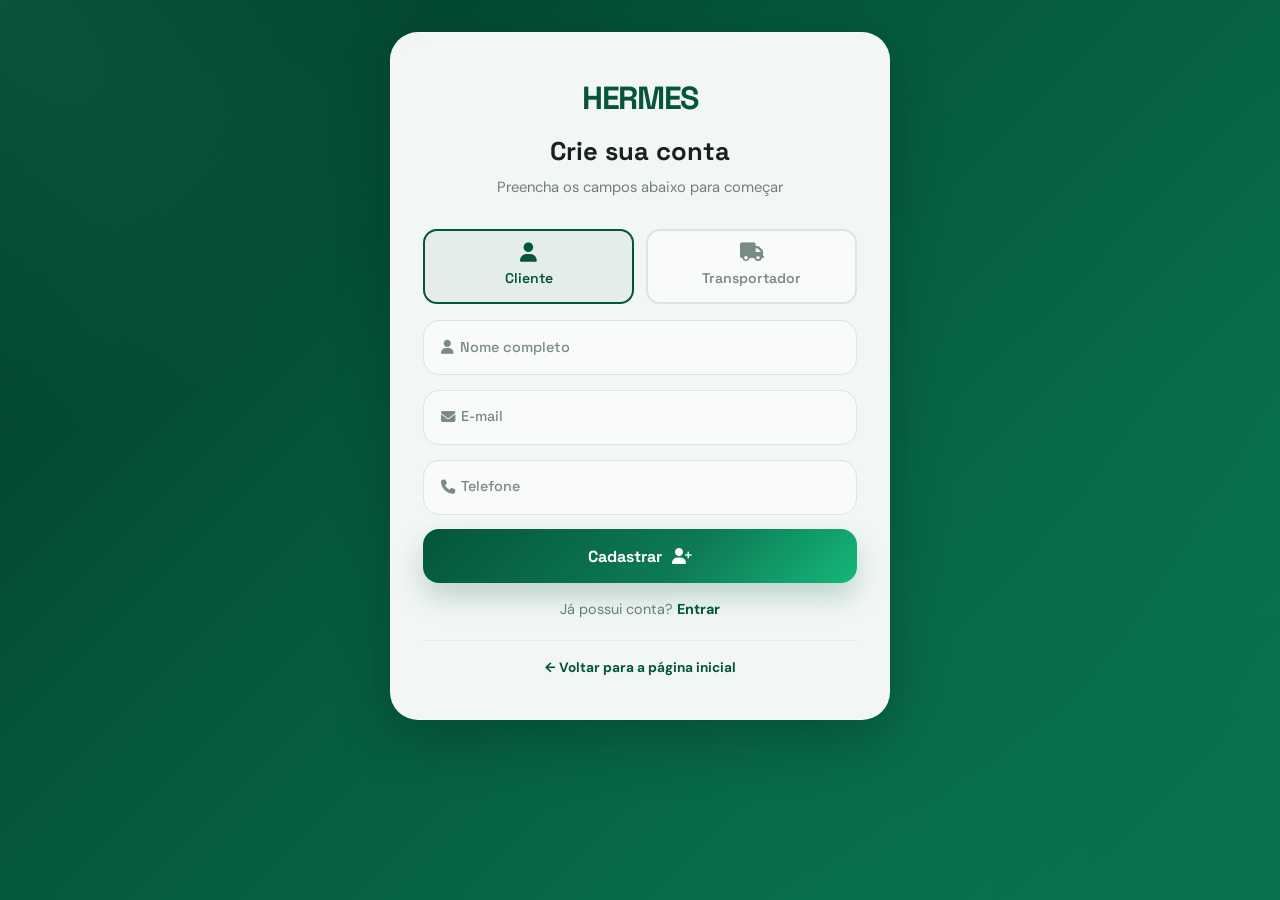
==== src/main/resources/static/pages/cadastro.html @ 8cc81da9 "Inserção de front-end" ====
<!DOCTYPE html>
<html lang="pt-BR">
<head>
<meta charset="UTF-8">
<meta name="viewport" content="width=device-width, initial-scale=1.0">
<title>Hermes – Criar Conta</title>
<link rel="stylesheet" href="../css/styles.css">
<link rel="stylesheet" href="https://cdnjs.cloudflare.com/ajax/libs/font-awesome/6.5.0/css/all.min.css">
<style>
body {
    background:
        radial-gradient(circle at top left, rgba(52,211,153,0.18), transparent 28%),
        radial-gradient(circle at bottom right, rgba(4,85,58,0.24), transparent 34%),
        linear-gradient(135deg, #033726 0%, #04553a 35%, #0b7b55 100%);
    min-height: 100vh;
    display: flex; align-items: flex-start; justify-content: center;
    padding: 2rem 1rem;
}
.login-container { width: 100%; max-width: 500px; animation: slideUp 0.8s cubic-bezier(0.22,1,0.36,1); }
.login-card {
    background: rgba(255,255,255,0.95); backdrop-filter: blur(20px);
    border-radius: 28px; padding: 2.5rem 2rem;
    box-shadow: 0 24px 60px rgba(0,0,0,0.18), 0 8px 24px rgba(4,85,58,0.14);
    border: 1px solid rgba(255,255,255,0.35);
}
.login-header { text-align: center; margin-bottom: 1.8rem; }
.login-logo { font-size: 2rem; font-weight: 800; color: var(--primary); letter-spacing: -0.04em; margin-bottom: 0.4rem; }
.login-title { font-size: 1.6rem; font-weight: 800; color: #17211d; }
.login-subtitle { color: #6e7f78; font-size: 0.92rem; font-family: 'DM Sans', sans-serif; margin-top: 0.3rem; }
.login-form { display: flex; flex-direction: column; gap: 0.9rem; }
.form-floating { position: relative; }
.form-floating input, .form-floating select {
    width: 100%; padding: 1.5rem 1rem 0.65rem 1.1rem;
    border: 1.5px solid #dce5e1; border-radius: 16px;
    background: #f9fbfa; font-family: 'Space Grotesk', sans-serif;
    font-size: 0.95rem; font-weight: 600; color: #18201d; outline: none;
    transition: var(--transition); appearance: none;
}
.form-floating input:focus, .form-floating select:focus {
    border-color: var(--primary); background: #fff;
    box-shadow: 0 0 0 4px rgba(4,85,58,0.1);
}
.form-floating label {
    position: absolute; top: 50%; left: 1.1rem; transform: translateY(-50%);
    display: flex; align-items: center; gap: 0.4rem;
    color: #7a8a84; font-size: 0.9rem; font-weight: 500;
    pointer-events: none; transition: all 0.22s ease;
}
.form-floating input:focus ~ label,
.form-floating input:not(:placeholder-shown) ~ label,
.form-floating select:focus ~ label,
.form-floating select.has-value ~ label {
    top: 0.7rem; transform: translateY(0); font-size: 0.72rem; font-weight: 700; color: var(--primary);
}
.tipo-group { display: flex; gap: 0.75rem; }
.tipo-opt {
    flex: 1; padding: 0.8rem 1rem; border: 2px solid #dce5e1; border-radius: 14px;
    cursor: pointer; text-align: center; font-weight: 600; font-size: 0.88rem; color: #7a8a84;
    transition: var(--transition); background: #f9fbfa;
}
.tipo-opt.active { border-color: var(--primary); background: rgba(4,85,58,0.06); color: var(--primary); }
.tipo-opt i { display: block; font-size: 1.2rem; margin-bottom: 0.25rem; }
.btn-cadastro {
    width: 100%; min-height: 54px; border: none; border-radius: 16px; cursor: pointer;
    background: linear-gradient(135deg, #04553a 0%, #0d7a55 60%, #14b87a 100%);
    color: #fff; font-family: 'Space Grotesk', sans-serif; font-size: 1rem; font-weight: 700;
    box-shadow: 0 14px 28px rgba(4,85,58,0.22);
    transition: var(--transition); position: relative; overflow: hidden;
    display: flex; align-items: center; justify-content: center; gap: 0.6rem;
}
.btn-cadastro:hover { transform: translateY(-2px); }
.btn-cadastro:disabled { opacity: 0.7; transform: none; }
.btn-shine { position: absolute; inset: 0; background: linear-gradient(110deg, transparent 20%, rgba(255,255,255,0.25) 45%, transparent 70%); transform: translateX(-120%); transition: transform 0.7s; }
.btn-cadastro:hover .btn-shine { transform: translateX(120%); }
.register-note { text-align: center; color: #6f7f78; font-size: 0.9rem; font-family: 'DM Sans', sans-serif; }
.register-note a { color: var(--primary); font-weight: 700; text-decoration: none; }
.login-footer { margin-top: 1.2rem; padding-top: 1rem; border-top: 1px solid #e8efeb; text-align: center; font-size: 0.85rem; color: #72817b; font-family: 'DM Sans', sans-serif; }
.login-footer a { color: var(--primary); text-decoration: none; font-weight: 700; }
#alertBox { margin-bottom: 0.8rem; }
.flex-row { display: flex; gap: 0.75rem; }
.flex-row > .form-floating { flex: 1; }
</style>
</head>
<body>
<div class="login-container">
  <div class="login-card">
    <div class="login-header">
      <div class="login-logo">HERMES</div>
      <h1 class="login-title">Crie sua conta</h1>
      <p class="login-subtitle">Preencha os campos abaixo para começar</p>
    </div>

    <div id="alertBox"></div>

    <!-- Tipo -->
    <div class="tipo-group" style="margin-bottom:1rem;">
      <div class="tipo-opt active" id="tipo-cliente" onclick="setTipo('CLIENTE')">
        <i class="fas fa-user"></i> Cliente
      </div>
      <div class="tipo-opt" id="tipo-transportador" onclick="setTipo('TRANSPORTADOR')">
        <i class="fas fa-truck"></i> Transportador
      </div>
    </div>

    <form class="login-form" id="cadastroForm" onsubmit="doCadastro(event)">
      <div class="form-floating">
        <input type="text" id="nome" placeholder=" " required>
        <label><i class="fas fa-user"></i> Nome completo</label>
      </div>
      <div class="form-floating">
        <input type="email" id="email" placeholder=" " required>
        <label><i class="fas fa-envelope"></i> E-mail</label>
      </div>
      <div class="form-floating">
        <input type="text" id="telefone" placeholder=" " oninput="mascaraTel(this)">
        <label><i class="fas fa-phone"></i> Telefone</label>
      </div>

      <button type="submit" class="btn-cadastro" id="cadastroBtn">
        <span id="cadastroBtnText">Cadastrar</span>
        <i class="fas fa-user-plus"></i>
        <div class="btn-shine"></div>
      </button>

      <p class="register-note">Já possui conta? <a href="login.html">Entrar</a></p>
    </form>

    <div class="login-footer">
      <a href="../index.html">← Voltar para a página inicial</a>
    </div>
  </div>
</div>

<script src="../js/app.js"></script>
<script>
let tipoSelecionado = 'CLIENTE';

function setTipo(t) {
    tipoSelecionado = t;
    document.getElementById('tipo-cliente').classList.toggle('active', t === 'CLIENTE');
    document.getElementById('tipo-transportador').classList.toggle('active', t === 'TRANSPORTADOR');
}

function mascaraTel(el) {
    let v = el.value.replace(/\D/g,'');
    if (v.length <= 10) v = v.replace(/(\d{2})(\d{4})(\d{0,4})/,'($1) $2-$3');
    else v = v.replace(/(\d{2})(\d{5})(\d{0,4})/,'($1) $2-$3');
    el.value = v.trim().replace(/-$/,'');
}

async function doCadastro(e) {
    e.preventDefault();
    const alertBox = document.getElementById('alertBox');
    const btn      = document.getElementById('cadastroBtn');
    const nome     = document.getElementById('nome').value.trim();
    const email    = document.getElementById('email').value.trim();
    const telefone = document.getElementById('telefone').value.trim();

    if (!nome || !email) return showAlert(alertBox, 'Nome e e-mail são obrigatórios.', 'error');

    btn.disabled = true;
    document.getElementById('cadastroBtnText').textContent = 'Cadastrando...';

    try {
        const endpoint = tipoSelecionado === 'CLIENTE' ? '/clientes' : '/transportadores';
        const user = await apiFetch(endpoint, {
            method: 'POST',
            body: JSON.stringify({ nome, email, telefone })
        });

        Auth.save({ id: user.id, nome: user.nome, email: user.email, role: tipoSelecionado });
        showAlert(alertBox, 'Cadastro realizado com sucesso! Redirecionando...', 'success');

        setTimeout(() => {
            location.href = tipoSelecionado === 'CLIENTE' ? 'solicitar-frete.html' : 'fretes-disponiveis.html';
        }, 1200);

    } catch (err) {
        showAlert(alertBox, err.message, 'error');
        btn.disabled = false;
        document.getElementById('cadastroBtnText').textContent = 'Cadastrar';
    }
}
</script>
</body>
</html>
---- src/main/resources/static/css/styles.css ----
@import url('https://fonts.googleapis.com/css2?family=Space+Grotesk:wght@300..700&display=swap');
@import url('https://fonts.googleapis.com/css2?family=DM+Sans:ital,opsz,wght@0,9..40,100..1000;1,9..40,100..1000&display=swap');

:root {
    --primary: #04553a;
    --primary-dark: #03412c;
    --primary-light: #08875c;
    --secondary: #ffffff;
    --accent: #10b981;
    --accent-light: #34d399;
    --dark: #1f2937;
    --light: #f8fafc;
    --gray: #6b7280;
    --gray-light: #f3f4f6;
    --success: #10b981;
    --warning: #f59e0b;
    --error: #ef4444;

    --shadow-sm: 0 1px 2px 0 rgb(0 0 0 / 0.05);
    --shadow: 0 4px 6px -1px rgb(0 0 0 / 0.1);
    --shadow-md: 0 6px 12px -2px rgb(0 0 0 / 0.1);
    --shadow-lg: 0 10px 15px -3px rgb(0 0 0 / 0.1);
    --shadow-xl: 0 20px 25px -5px rgb(0 0 0 / 0.1);

    --border-radius: 12px;
    --border-radius-lg: 16px;
    --border-radius-xl: 20px;

    --transition: all 0.3s cubic-bezier(0.4, 0, 0.2, 1);
}

* { margin: 0; padding: 0; box-sizing: border-box; }

body {
    font-family: 'Space Grotesk', -apple-system, sans-serif;
    line-height: 1.6;
    color: var(--primary);
    background: var(--light);
    min-height: 100vh;
}

/* ── NAVBAR ── */
.navbar {
    position: fixed; top: 0; left: 0; width: 100%;
    background: rgba(248,250,252,0.85);
    backdrop-filter: blur(14px);
    z-index: 1000; padding: 0.9rem 0;
    border-bottom: 1px solid rgba(4,85,58,0.08);
}
.nav-container {
    max-width: 1280px; margin: 0 auto;
    padding: 0 1.5rem;
    display: flex; align-items: center; justify-content: space-between; gap: 1.5rem;
}
.nav-logo {
    display: flex; align-items: center; gap: 0.5rem;
    text-decoration: none; color: var(--primary);
    font-size: 1.4rem; font-weight: 800; letter-spacing: -0.03em;
}
.nav-logo-brand { width: 80px; margin: -20px -10px; }
.nav-menu {
    display: flex; align-items: center; gap: 2rem;
    background: rgba(230,235,232,0.72);
    padding: 0.8rem 1.4rem; border-radius: 999px;
}
.nav-link {
    text-decoration: none; color: #708077;
    font-size: 0.95rem; font-weight: 600; transition: var(--transition);
}
.nav-link:hover { color: var(--primary); }
.nav-actions { display: flex; align-items: center; gap: 1rem; }
.btn-nav-join {
    text-decoration: none; color: #5e6d66;
    font-size: 0.95rem; font-weight: 600; transition: var(--transition);
}
.btn-nav-join:hover { color: var(--primary); }
.btn-nav {
    background: linear-gradient(135deg, #2d9b63, #228b57);
    color: #fff; padding: 0.75rem 1.3rem;
    border-radius: 999px; text-decoration: none;
    font-size: 0.95rem; font-weight: 700;
    box-shadow: 0 8px 20px rgba(4,85,58,0.18);
    transition: var(--transition);
}
.btn-nav:hover { transform: translateY(-1px); color: #fff; }

/* dropdown usuário */
.nav-user { position: relative; }
.nav-user-btn {
    display: flex; align-items: center; gap: 0.6rem;
    background: rgba(230,235,232,0.72); border: none;
    padding: 0.5rem 1rem 0.5rem 0.6rem;
    border-radius: 999px; cursor: pointer;
    font-family: 'Space Grotesk', sans-serif;
    font-size: 0.92rem; font-weight: 600; color: #708077;
    transition: var(--transition);
}
.nav-user-btn:hover { background: rgba(210,220,215,0.9); }
.nav-user-btn i { font-size: 1.6rem; color: var(--primary); }
.nav-chevron { font-size: 0.75rem !important; transition: transform 0.25s; }
.nav-chevron.open { transform: rotate(180deg); }
.nav-dropdown {
    position: absolute; top: calc(100% + 8px); right: 0;
    background: #fff; border-radius: 14px;
    box-shadow: 0 12px 30px rgba(0,0,0,0.12);
    min-width: 180px; overflow: hidden;
    animation: fadeDown 0.2s ease;
}
@keyframes fadeDown { from { opacity: 0; transform: translateY(-8px); } to { opacity: 1; transform: translateY(0); } }
.nav-dropdown a {
    display: flex; align-items: center; gap: 0.6rem;
    padding: 0.75rem 1rem; text-decoration: none;
    color: #333; font-size: 0.9rem; transition: background 0.2s;
}
.nav-dropdown a:hover { background: #f5f5f5; }
.nav-dropdown .divider { height: 1px; background: #e8e8e8; }
.nav-dropdown .logout { color: #dc3545 !important; }

/* ── BUTTONS ── */
.btn {
    display: inline-flex; align-items: center; gap: 0.5rem;
    padding: 0.75rem 1.5rem; border: none;
    border-radius: var(--border-radius);
    font-family: 'Space Grotesk', sans-serif;
    font-size: 1rem; font-weight: 600;
    text-decoration: none; cursor: pointer;
    transition: var(--transition); position: relative; overflow: hidden;
}
.btn::before {
    content: ''; position: absolute;
    top: 0; left: -100%; width: 100%; height: 100%;
    background: linear-gradient(90deg, transparent, rgba(255,255,255,0.2), transparent);
    transition: left 0.5s;
}
.btn:hover::before { left: 100%; }
.btn-primary { background: var(--primary); color: #fff; border: 1px solid transparent; }
.btn-primary:hover { background: var(--primary-dark); transform: translateY(-2px); box-shadow: var(--shadow-lg); }
.btn-secondary { background: #fff; color: var(--primary); border: 1px solid rgba(4,85,58,0.2); }
.btn-secondary:hover { background: var(--primary); color: #fff; transform: translateY(-2px); }
.btn-accent {
    background: linear-gradient(135deg, #2d9b63, #228b57);
    color: #fff; box-shadow: 0 10px 22px rgba(4,85,58,0.18);
}
.btn-accent:hover { transform: translateY(-2px); color: #fff; }
.btn-danger { background: #ef4444; color: #fff; }
.btn-danger:hover { background: #dc2626; transform: translateY(-2px); }
.btn-sm { padding: 0.45rem 0.9rem; font-size: 0.85rem; }
.btn-large { padding: 1rem 2rem; font-size: 1.05rem; }
.btn:disabled { opacity: 0.6; cursor: not-allowed; transform: none !important; }

/* ── FORM ELEMENTS ── */
.form-group { display: flex; flex-direction: column; gap: 0.4rem; margin-bottom: 1rem; }
.form-group label { font-size: 0.875rem; font-weight: 600; color: var(--primary); }
.form-group input,
.form-group select,
.form-group textarea {
    padding: 0.75rem 1rem; border: 1.5px solid #dce5e1;
    border-radius: var(--border-radius); background: #f9fbfa;
    font-family: 'Space Grotesk', sans-serif; font-size: 0.95rem;
    color: #18201d; outline: none; transition: var(--transition); width: 100%;
}
.form-group input:focus,
.form-group select:focus,
.form-group textarea:focus {
    border-color: var(--primary);
    background: #fff;
    box-shadow: 0 0 0 4px rgba(4,85,58,0.1);
}
.form-row { display: grid; grid-template-columns: 1fr 1fr; gap: 1rem; }

/* ── STATUS BADGE ── */
.badge {
    display: inline-flex; align-items: center; justify-content: center;
    padding: 0.3rem 0.8rem; border-radius: 999px;
    font-size: 0.78rem; font-weight: 700; text-transform: uppercase; letter-spacing: 0.04em;
}
.badge-pendente    { background: rgba(245,158,11,0.12); color: #b45309; }
.badge-aceito      { background: rgba(16,185,129,0.12); color: #047857; }
.badge-agendado    { background: rgba(59,130,246,0.12); color: #1d4ed8; }
.badge-em_transito { background: rgba(139,92,246,0.12); color: #6d28d9; }
.badge-concluido   { background: rgba(16,185,129,0.15); color: #065f46; }
.badge-cancelado   { background: rgba(239,68,68,0.12); color: #b91c1c; }

/* ── ALERT ── */
.alert {
    display: flex; align-items: center; gap: 0.7rem;
    padding: 0.9rem 1rem; border-radius: 14px;
    font-weight: 600; margin-bottom: 1rem; animation: fadeUp 0.3s ease;
}
.alert-success { background: #ecfdf3; border: 1px solid #a6f4c5; color: #027a48; }
.alert-error   { background: #fef3f2; border: 1px solid #fecdca; color: #b42318; }
.alert-info    { background: #eff6ff; border: 1px solid #bfdbfe; color: #1e40af; }

/* ── CARD ── */
.card {
    background: #fff; border-radius: var(--border-radius-lg);
    box-shadow: var(--shadow-lg);
    border: 1px solid rgba(4,85,58,0.06);
    transition: var(--transition);
}
.card:hover { transform: translateY(-4px); box-shadow: var(--shadow-xl); }

/* ── FOOTER ── */
.footer {
    background: var(--primary-dark);
    color: rgba(255,255,255,0.85);
    padding: 3rem 0 1.5rem;
    margin-top: 5rem;
}
.footer-content { max-width: 1280px; margin: 0 auto; padding: 0 1.5rem; }
.footer-main {
    display: grid;
    grid-template-columns: 2fr 1fr 1fr 1.5fr;
    gap: 3rem; margin-bottom: 2.5rem;
}
.footer-brand .nav-logo { color: #fff; margin-bottom: 1rem; display: inline-flex; }
.footer-brand .nav-logo-brand { filter: brightness(10); }
.footer-description { font-family: 'DM Sans', sans-serif; font-size: 0.9rem; color: rgba(255,255,255,0.6); line-height: 1.7; }
.footer-social { display: flex; gap: 0.75rem; margin-top: 1.25rem; }
.social-link {
    width: 36px; height: 36px; border-radius: 10px;
    background: rgba(255,255,255,0.1); color: rgba(255,255,255,0.7);
    display: flex; align-items: center; justify-content: center;
    text-decoration: none; font-size: 0.85rem; transition: var(--transition);
}
.social-link:hover { background: var(--accent); color: #fff; }
.footer-column h3 { font-size: 0.9rem; font-weight: 700; text-transform: uppercase; letter-spacing: 0.06em; color: rgba(255,255,255,0.5); margin-bottom: 1rem; }
.footer-links { list-style: none; display: flex; flex-direction: column; gap: 0.6rem; }
.footer-links a { text-decoration: none; color: rgba(255,255,255,0.7); font-size: 0.9rem; transition: color 0.2s; display: flex; align-items: center; gap: 0.4rem; }
.footer-links a i { font-size: 0.65rem; }
.footer-links a:hover { color: var(--accent); }
.footer-contact { list-style: none; display: flex; flex-direction: column; gap: 0.8rem; }
.contact-item { display: flex; align-items: flex-start; gap: 0.7rem; }
.contact-item > i { color: var(--accent); margin-top: 2px; font-size: 0.9rem; }
.contact-info { display: flex; flex-direction: column; }
.contact-label { font-size: 0.75rem; color: rgba(255,255,255,0.5); text-transform: uppercase; letter-spacing: 0.04em; }
.contact-value { font-size: 0.88rem; color: rgba(255,255,255,0.8); }
.footer-bottom {
    border-top: 1px solid rgba(255,255,255,0.1);
    padding-top: 1.25rem;
    display: flex; align-items: center; justify-content: space-between;
    flex-wrap: wrap; gap: 1rem;
}
.footer-copyright p { font-size: 0.85rem; color: rgba(255,255,255,0.4); }
.footer-legal { display: flex; gap: 1.5rem; }
.footer-legal a { text-decoration: none; color: rgba(255,255,255,0.4); font-size: 0.8rem; transition: color 0.2s; }
.footer-legal a:hover { color: var(--accent); }

/* ── MODAL ── */
.modal-overlay {
    position: fixed; inset: 0; background: rgba(0,0,0,0.5);
    display: flex; align-items: center; justify-content: center;
    z-index: 2000; backdrop-filter: blur(4px);
    animation: fadeIn 0.2s ease;
}
.modal-box {
    background: #fff; border-radius: var(--border-radius-xl);
    padding: 2rem; width: 90%; max-width: 500px;
    max-height: 90vh; overflow-y: auto;
    animation: slideUp 0.3s ease;
}
.modal-header { display: flex; align-items: center; justify-content: space-between; margin-bottom: 1.5rem; }
.modal-header h2 { font-size: 1.3rem; font-weight: 700; color: var(--primary); }
.modal-close { background: none; border: none; font-size: 1.4rem; cursor: pointer; color: var(--gray); padding: 0.25rem; }
.modal-close:hover { color: var(--primary); }

/* ── LOADING SPINNER ── */
.spinner {
    width: 20px; height: 20px; border-radius: 50%;
    border: 2px solid rgba(4,85,58,0.2);
    border-top-color: var(--primary);
    animation: spin 0.8s linear infinite; display: inline-block;
}

/* ── SECTION LAYOUT ── */
.section-page {
    max-width: 1280px; margin: 0 auto;
    padding: 7rem 1.5rem 3rem;
}
.section-header { margin-bottom: 2.5rem; }
.section-header h1 { font-size: 2.2rem; font-weight: 800; color: var(--primary); margin-bottom: 0.5rem; }
.section-header p { font-family: 'DM Sans', sans-serif; color: var(--gray); font-size: 1.05rem; }

/* ── TABLE ── */
.table-wrapper { overflow-x: auto; border-radius: var(--border-radius-lg); }
table { width: 100%; border-collapse: collapse; }
thead th {
    background: #f3f4f6; padding: 0.9rem 1rem;
    text-align: left; font-size: 0.8rem;
    font-weight: 700; text-transform: uppercase;
    letter-spacing: 0.05em; color: var(--gray);
    border-bottom: 1px solid #e5e7eb;
}
tbody td {
    padding: 1rem; border-bottom: 1px solid #f3f4f6;
    font-size: 0.9rem; color: #374151;
    vertical-align: middle;
}
tbody tr:last-child td { border-bottom: none; }
tbody tr:hover { background: #f9fafb; }

/* ── ANIMATIONS ── */
@keyframes fadeIn   { from { opacity: 0; } to { opacity: 1; } }
@keyframes fadeUp   { from { opacity: 0; transform: translateY(20px); } to { opacity: 1; transform: translateY(0); } }
@keyframes slideUp  { from { opacity: 0; transform: translateY(30px) scale(0.98); } to { opacity: 1; transform: translateY(0) scale(1); } }
@keyframes spin     { to { transform: rotate(360deg); } }
.animate-fade-in    { animation: fadeUp 0.8s ease-out both; }
.animate-delay-1    { animation-delay: 0.1s; }
.animate-delay-2    { animation-delay: 0.2s; }

/* ── RESPONSIVE ── */
@media (max-width: 900px) {
    .nav-menu { display: none; }
    .footer-main { grid-template-columns: 1fr 1fr; gap: 2rem; }
    .form-row { grid-template-columns: 1fr; }
}
@media (max-width: 640px) {
    .section-page { padding: 6rem 1rem 2rem; }
    .footer-main { grid-template-columns: 1fr; }
    .footer-bottom { flex-direction: column; text-align: center; }
}
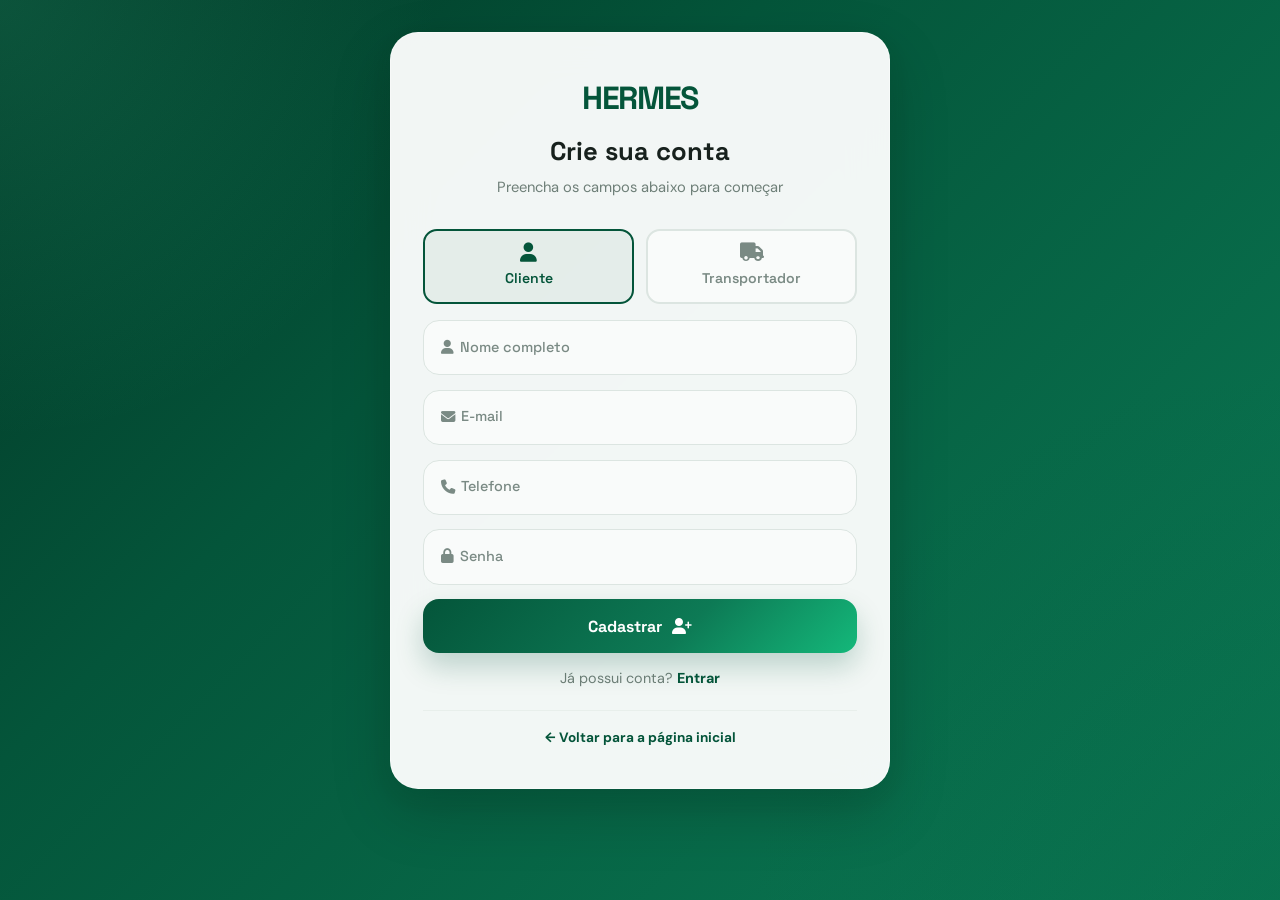
==== commit 87a85491: "Login , Avaliacao e Categoria Carga" ====
--- a/src/main/resources/static/pages/cadastro.html
+++ b/src/main/resources/static/pages/cadastro.html
@@ -115,7 +115,10 @@
         <input type="text" id="telefone" placeholder=" " oninput="mascaraTel(this)">
         <label><i class="fas fa-phone"></i> Telefone</label>
       </div>
-
+        <div class="form-floating">
+            <input type="password" id="senha" placeholder=" " required minlength="6">
+            <label><i class="fas fa-lock"></i> Senha</label>
+        </div>
       <button type="submit" class="btn-cadastro" id="cadastroBtn">
         <span id="cadastroBtnText">Cadastrar</span>
         <i class="fas fa-user-plus"></i>
@@ -155,8 +158,10 @@
     const nome     = document.getElementById('nome').value.trim();
     const email    = document.getElementById('email').value.trim();
     const telefone = document.getElementById('telefone').value.trim();
+    const senha    = document.getElementById('senha').value;
 
-    if (!nome || !email) return showAlert(alertBox, 'Nome e e-mail são obrigatórios.', 'error');
+    if (!nome || !email || !senha) return showAlert(alertBox, 'Nome, e-mail e senha são obrigatórios.', 'error');
+    if (senha.length < 6) return showAlert(alertBox, 'A senha deve ter pelo menos 6 caracteres.', 'error');
 
     btn.disabled = true;
     document.getElementById('cadastroBtnText').textContent = 'Cadastrando...';
@@ -165,12 +170,11 @@
         const endpoint = tipoSelecionado === 'CLIENTE' ? '/clientes' : '/transportadores';
         const user = await apiFetch(endpoint, {
             method: 'POST',
-            body: JSON.stringify({ nome, email, telefone })
+            body: JSON.stringify({ nome, email, telefone, senha })
         });
 
         Auth.save({ id: user.id, nome: user.nome, email: user.email, role: tipoSelecionado });
         showAlert(alertBox, 'Cadastro realizado com sucesso! Redirecionando...', 'success');
-
         setTimeout(() => {
             location.href = tipoSelecionado === 'CLIENTE' ? 'solicitar-frete.html' : 'fretes-disponiveis.html';
         }, 1200);
